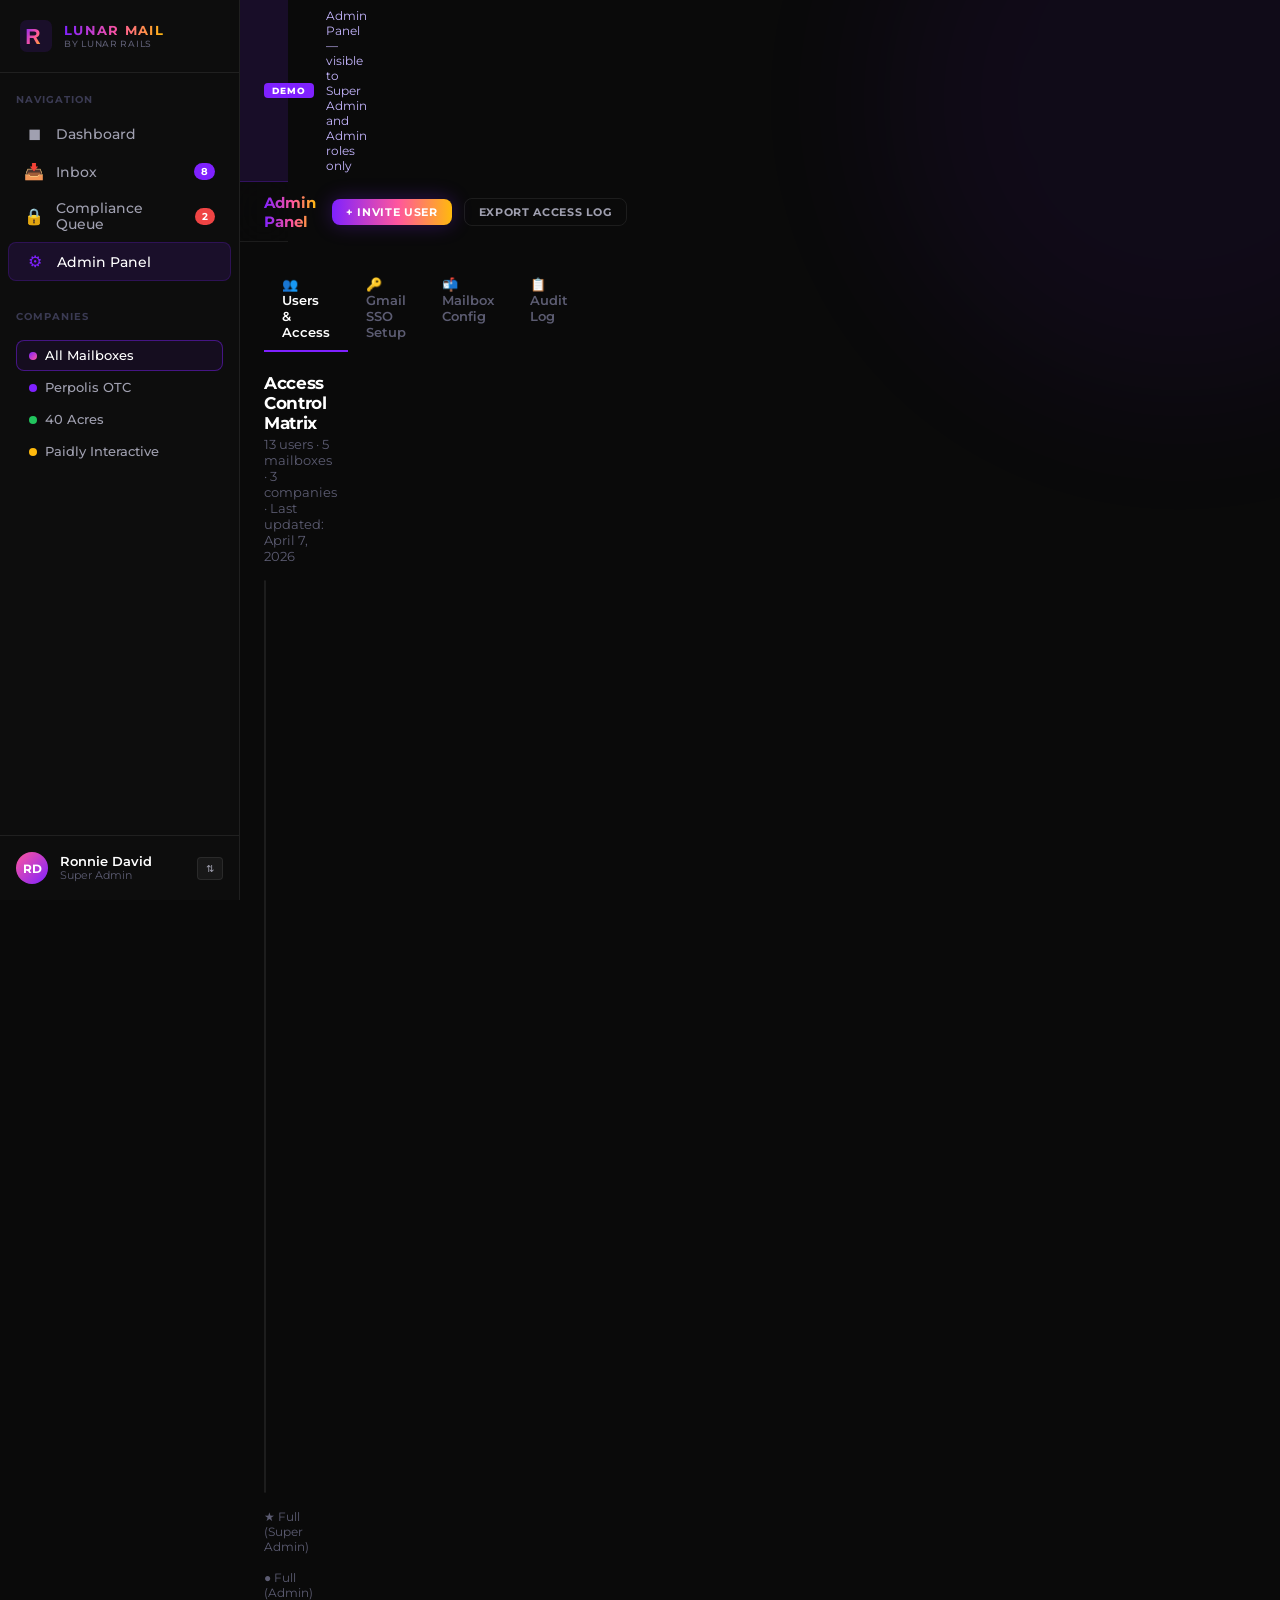
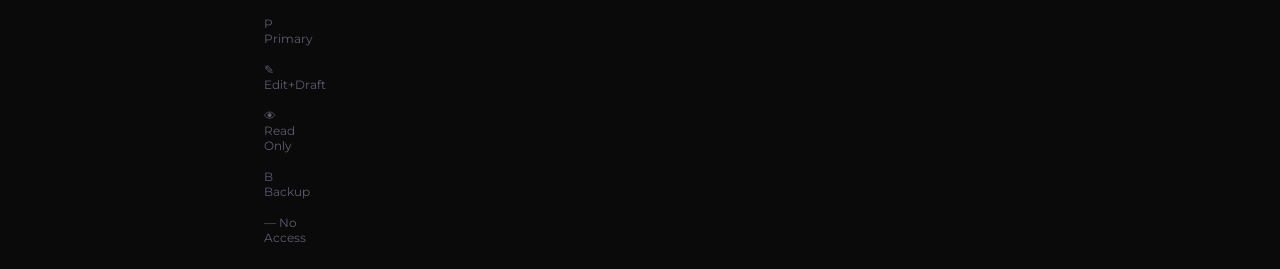
==== admin.html @ b3dd9fa4 "Initial release: Lunar Mail v1.0 — Phase 1 portal Full static portal for EDRA (Email Draft Reply Ass" ====
<!DOCTYPE html>
<html lang="en">
<head>
<meta charset="UTF-8"/>
<meta name="viewport" content="width=device-width, initial-scale=1.0"/>
<title>Lunar Mail — Admin Panel</title>
<link rel="stylesheet" href="css/main.css"/>
<style>
  .admin-tabs { display:flex; border-bottom:1px solid var(--border); margin-bottom:20px; }
  .admin-tab { padding:10px 18px; font-size:13px; font-weight:600; color:var(--text-muted); cursor:pointer; border-bottom:2px solid transparent; transition:all var(--fast) ease; }
  .admin-tab:hover { color:var(--text); }
  .admin-tab.active { color:var(--text); border-bottom-color:var(--purple); }
  .tab-panel { display:none; }
  .tab-panel.active { display:block; }
  .user-row td { vertical-align:middle; }
  .invite-box { background:rgba(127,33,255,0.06); border:1px solid rgba(127,33,255,0.2); border-radius:var(--r-xl); padding:20px 22px; margin-bottom:20px; }
  .sso-step { display:flex; align-items:flex-start; gap:12px; padding:10px 0; border-bottom:1px solid var(--border); }
  .sso-step:last-child { border-bottom:none; }
  .step-num-badge { width:24px; height:24px; border-radius:50%; background:var(--grad); display:flex; align-items:center; justify-content:center; font-size:11px; font-weight:700; color:white; flex-shrink:0; }
</style>
</head>
<body>
<div class="bg-orb orb-purple"></div>
<div class="app-shell">
  <aside class="sidebar">
    <div class="sidebar-logo">
      <div class="logo-mark">
        <svg width="32" height="32" viewBox="0 0 48 48" fill="none">
          <defs><linearGradient id="lg" x1="0%" y1="0%" x2="100%" y2="100%"><stop offset="0%" stop-color="#7F21FF"/><stop offset="55%" stop-color="#FF569D"/><stop offset="100%" stop-color="#FFBA0D"/></linearGradient></defs>
          <rect width="48" height="48" rx="10" fill="rgba(127,33,255,0.12)"/>
          <text x="8" y="36" font-family="Satoshi,Arial,sans-serif" font-weight="900" font-size="32" fill="url(#lg)">R</text>
        </svg>
      </div>
      <div class="logo-wordmark"><div class="logo-product">Lunar Mail</div><div class="logo-by">by Lunar Rails</div></div>
    </div>
    <div class="sidebar-section">Navigation</div>
    <nav>
      <div class="nav-item" data-page="dashboard" onclick="navigate('dashboard')"><span class="nav-icon">◼</span>Dashboard</div>
      <div class="nav-item" data-page="inbox" onclick="navigate('inbox')"><span class="nav-icon">📥</span>Inbox<span class="nav-badge">8</span></div>
      <div class="nav-item" data-page="compliance" onclick="navigate('compliance')"><span class="nav-icon">🔒</span>Compliance Queue<span class="nav-badge red">2</span></div>
      <div class="nav-item active" data-page="admin" onclick="navigate('admin')"><span class="nav-icon">⚙</span>Admin Panel</div>
    </nav>
    <div class="sidebar-section" style="margin-top:8px;">Companies</div>
    <div class="company-filter">
      <button class="company-btn active"><span class="company-dot" style="background:linear-gradient(135deg,#7F21FF,#FF569D);"></span>All Mailboxes</button>
      <button class="company-btn"><span class="company-dot" style="background:#7F21FF;"></span>Perpolis OTC</button>
      <button class="company-btn"><span class="company-dot" style="background:#22C55E;"></span>40 Acres</button>
      <button class="company-btn"><span class="company-dot" style="background:#FFBA0D;"></span>Paidly Interactive</button>
    </div>
    <div class="sidebar-user">
      <div class="user-avatar" id="sidebar-avatar" style="background:linear-gradient(135deg,#FF569D,#7F21FF);">RD</div>
      <div class="user-info"><div class="user-name" id="sidebar-user-name">Ronnie David</div><div class="user-role" id="sidebar-user-role">Super Admin</div></div>
      <button class="role-switcher" onclick="openRoleSwitcher()">⇅</button>
    </div>
  </aside>

  <div class="main-content">
    <div class="demo-banner">
      <span class="demo-badge">Demo</span>
      <span id="demo-user-label">Admin Panel — visible to Super Admin and Admin roles only</span>
    </div>
    <div class="topbar">
      <div class="topbar-title grad-text">Admin Panel</div>
      <div class="topbar-actions">
        <button class="btn btn-primary btn-sm">+ Invite User</button>
        <button class="btn btn-ghost btn-sm">Export Access Log</button>
      </div>
    </div>

    <div class="page-body">

      <!-- Tabs -->
      <div class="admin-tabs">
        <div class="admin-tab active" onclick="showTab('users',this)">👥 Users & Access</div>
        <div class="admin-tab" onclick="showTab('sso',this)">🔑 Gmail SSO Setup</div>
        <div class="admin-tab" onclick="showTab('mailboxes',this)">📬 Mailbox Config</div>
        <div class="admin-tab" onclick="showTab('audit',this)">📋 Audit Log</div>
      </div>

      <!-- USERS TAB -->
      <div class="tab-panel active" id="tab-users">
        <div class="page-header" style="margin-bottom:16px;">
          <div class="page-header-left">
            <h1 style="font-size:17px;">Access Control Matrix</h1>
            <p>13 users · 5 mailboxes · 3 companies · Last updated: April 7, 2026</p>
          </div>
        </div>

        <div style="overflow-x:auto;border-radius:var(--r-xl);border:1px solid var(--border);">
          <table class="access-matrix-table">
            <thead>
              <tr>
                <th style="min-width:190px;">User</th>
                <th style="min-width:130px;">Role</th>
                <th style="text-align:center;min-width:90px;background:rgba(127,33,255,0.08);">clientservice<br>@perpolis.ca</th>
                <th style="text-align:center;min-width:90px;background:rgba(127,33,255,0.08);">compliance<br>@perpolis.ca</th>
                <th style="text-align:center;min-width:90px;background:rgba(34,197,94,0.06);">clientservice<br>@40acres.pro</th>
                <th style="text-align:center;min-width:90px;background:rgba(34,197,94,0.06);">compliance<br>@40acres.pro</th>
                <th style="text-align:center;min-width:100px;background:rgba(255,186,13,0.06);">clientservices<br>@paidlyinteractive</th>
                <th>Actions</th>
              </tr>
            </thead>
            <tbody id="user-table"></tbody>
          </table>
        </div>

        <div style="margin-top:16px;display:flex;gap:16px;flex-wrap:wrap;font-size:12px;color:var(--text-muted);">
          <span>★ Full (Super Admin)</span>
          <span>● Full (Admin)</span>
          <span>P Primary</span>
          <span>✎ Edit+Draft</span>
          <span>👁 Read Only</span>
          <span>B Backup</span>
          <span>— No Access</span>
        </div>
      </div>

      <!-- SSO TAB -->
      <div class="tab-panel" id="tab-sso">
        <div class="invite-box">
          <div style="display:flex;align-items:center;gap:12px;margin-bottom:12px;">
            <div style="font-size:24px;">🔑</div>
            <div>
              <div style="font-size:15px;font-weight:700;margin-bottom:3px;">Gmail SSO — Invite Flow</div>
              <div style="font-size:13px;color:var(--text-sec);">All 13 users authenticate via their @lunarrails.io or authorised Google accounts. No passwords needed.</div>
            </div>
          </div>
        </div>

        <div class="grid-2" style="gap:20px;margin-bottom:20px;">
          <div class="card-flat">
            <div style="font-size:14px;font-weight:700;margin-bottom:14px;">📋 Notion — Google SSO</div>
            <div class="sso-step"><div class="step-num-badge">1</div><div style="font-size:13px;color:var(--text-sec);">Go to Notion workspace → Settings → Identity & Provisioning</div></div>
            <div class="sso-step"><div class="step-num-badge">2</div><div style="font-size:13px;color:var(--text-sec);">Enable Google Workspace login, link lunarrails.io domain</div></div>
            <div class="sso-step"><div class="step-num-badge">3</div><div style="font-size:13px;color:var(--text-sec);">Invite each user by email — they receive an invite link</div></div>
            <div class="sso-step"><div class="step-num-badge">4</div><div style="font-size:13px;color:var(--text-sec);">User clicks → "Continue with Google" → auto-joined with correct role</div></div>
            <div style="margin-top:12px;"><span class="badge badge-approved">✅ Native Google SSO — No extra cost</span></div>
          </div>
          <div class="card-flat">
            <div style="font-size:14px;font-weight:700;margin-bottom:14px;">📧 Front — Google SSO</div>
            <div class="sso-step"><div class="step-num-badge">1</div><div style="font-size:13px;color:var(--text-sec);">Front Settings → Company → Security → Enable SSO → Google</div></div>
            <div class="sso-step"><div class="step-num-badge">2</div><div style="font-size:13px;color:var(--text-sec);">Authorise Front to connect to lunarrails.io Google Workspace</div></div>
            <div class="sso-step"><div class="step-num-badge">3</div><div style="font-size:13px;color:var(--text-sec);">Create Teams: Perpolis, 40 Acres, Paidly (one per company)</div></div>
            <div class="sso-step"><div class="step-num-badge">4</div><div style="font-size:13px;color:var(--text-sec);">Invite users to the correct Team → invite email auto-sent</div></div>
            <div style="margin-top:12px;"><span class="badge badge-approved">✅ Supported on all paid plans</span></div>
          </div>
          <div class="card-flat">
            <div style="font-size:14px;font-weight:700;margin-bottom:14px;">💬 Slack — User Mapping</div>
            <div class="sso-step"><div class="step-num-badge">1</div><div style="font-size:13px;color:var(--text-sec);">Confirm all 13 users are on the Lunar Rails Slack workspace</div></div>
            <div class="sso-step"><div class="step-num-badge">2</div><div style="font-size:13px;color:var(--text-sec);">Retrieve each user's Slack User ID for Make.com @mentions</div></div>
            <div class="sso-step"><div class="step-num-badge">3</div><div style="font-size:13px;color:var(--text-sec);">Create company channels: #perpolis-compliance, #40acres-compliance</div></div>
            <div class="sso-step"><div class="step-num-badge">4</div><div style="font-size:13px;color:var(--text-sec);">Provide Slack channel names to Ron for Make.com setup</div></div>
            <div style="margin-top:12px;"><span class="badge badge-pending">⚠ Channel names TBC from Ron</span></div>
          </div>
          <div class="card-flat">
            <div style="font-size:14px;font-weight:700;margin-bottom:14px;">🌐 Lunar Mail Portal — SSO (Phase 4)</div>
            <div class="sso-step"><div class="step-num-badge">1</div><div style="font-size:13px;color:var(--text-sec);">Portal uses Google OAuth 2.0 restricted to lunarrails.io domain</div></div>
            <div class="sso-step"><div class="step-num-badge">2</div><div style="font-size:13px;color:var(--text-sec);">User visits portal URL → "Sign in with Google" button</div></div>
            <div class="sso-step"><div class="step-num-badge">3</div><div style="font-size:13px;color:var(--text-sec);">Google verifies account → portal loads correct role view automatically</div></div>
            <div class="sso-step"><div class="step-num-badge">4</div><div style="font-size:13px;color:var(--text-sec);">No passwords or manual account creation — fully automatic</div></div>
            <div style="margin-top:12px;"><span class="badge badge-draft">🔧 To implement in Phase 4</span></div>
          </div>
        </div>
      </div>

      <!-- MAILBOXES TAB -->
      <div class="tab-panel" id="tab-mailboxes">
        <div style="display:flex;flex-direction:column;gap:14px;">
          <div class="card-flat" style="border-color:rgba(127,33,255,0.25);">
            <div style="display:flex;align-items:center;gap:14px;margin-bottom:14px;">
              <div style="width:10px;height:10px;border-radius:50%;background:#7F21FF;"></div>
              <div style="font-size:15px;font-weight:700;">clientservice@perpolis.ca</div>
              <span class="badge badge-approved">Live — Phase 1</span>
              <span class="badge badge-perpolis">Perpolis OTC</span>
            </div>
            <div class="grid-2" style="gap:10px;font-size:12.5px;color:var(--text-sec);">
              <div>Make.com Blueprint: <strong style="color:var(--text);">EDRA_Make_Blueprint.json ✓</strong></div>
              <div>Notion DB: <strong style="color:var(--text);">Live & seeded (7 emails)</strong></div>
              <div>Front API: <strong style="color:#fcd34d;">Token needed</strong></div>
              <div>Slack Webhook: <strong style="color:#fcd34d;">Channel name TBC</strong></div>
              <div>Claude API: <strong style="color:#fcd34d;">Key needed</strong></div>
              <div>Shadow Test: <strong style="color:#fcd34d;">Pending</strong></div>
            </div>
          </div>
          <div class="card-flat" style="border-color:rgba(239,68,68,0.2);">
            <div style="display:flex;align-items:center;gap:14px;margin-bottom:10px;">
              <div style="width:10px;height:10px;border-radius:50%;background:#EF4444;"></div>
              <div style="font-size:15px;font-weight:700;">compliance@perpolis.ca</div>
              <span class="badge badge-draft">Phase 2</span>
              <span class="badge badge-perpolis">Perpolis OTC</span>
            </div>
            <div style="font-size:12.5px;color:var(--text-muted);">Reuses Perpolis credentials. Main work: prompt tuning + stricter escalation logic. Est. setup: ~3–4h after Phase 1 live.</div>
          </div>
          <div class="card-flat" style="border-color:rgba(34,197,94,0.15);">
            <div style="display:flex;align-items:center;gap:14px;margin-bottom:10px;">
              <div style="width:10px;height:10px;border-radius:50%;background:#22C55E;"></div>
              <div style="font-size:15px;font-weight:700;">clientservice@40acres.pro</div>
              <span class="badge badge-draft">Phase 3</span>
              <span class="badge badge-acres">40 Acres</span>
            </div>
            <div style="font-size:12.5px;color:var(--text-muted);">New Notion workspace + Make scenario. Needs ~10 sample 40 Acres emails for AI training. Est. setup: ~5–7h.</div>
          </div>
          <div class="card-flat" style="border-color:rgba(34,197,94,0.1);">
            <div style="display:flex;align-items:center;gap:14px;margin-bottom:10px;">
              <div style="width:10px;height:10px;border-radius:50%;background:#10b981;"></div>
              <div style="font-size:15px;font-weight:700;">compliance@40acres.pro</div>
              <span class="badge badge-draft">Phase 3b</span>
              <span class="badge badge-acres">40 Acres</span>
            </div>
            <div style="font-size:12.5px;color:var(--text-muted);">Alongside Phase 3 — stricter escalation, Sofia as primary. No backup contacts defined yet.</div>
          </div>
          <div class="card-flat" style="border-color:rgba(255,186,13,0.15);">
            <div style="display:flex;align-items:center;gap:14px;margin-bottom:10px;">
              <div style="width:10px;height:10px;border-radius:50%;background:#FFBA0D;"></div>
              <div style="font-size:15px;font-weight:700;">clientservices@paidlyinteractive.tech</div>
              <span class="badge badge-archived">Phase 4</span>
              <span class="badge badge-paidly">Paidly Interactive</span>
            </div>
            <div style="font-size:12.5px;color:var(--text-muted);">Access: Ronnie David + Admin tier only. New Notion workspace. Needs sample emails. Est. setup: ~4–6h.</div>
          </div>
        </div>
      </div>

      <!-- AUDIT LOG TAB -->
      <div class="tab-panel" id="tab-audit">
        <div class="card-flat">
          <div class="timeline" id="audit-timeline"></div>
        </div>
      </div>

    </div>
  </div>
</div>

<script src="js/app.js"></script>
<script>
function showTab(tab, btn) {
  document.querySelectorAll('.tab-panel').forEach(p => p.classList.remove('active'));
  document.querySelectorAll('.admin-tab').forEach(b => b.classList.remove('active'));
  document.getElementById('tab-'+tab).classList.add('active');
  btn.classList.add('active');
}

// User table data
const USER_MATRIX = [
  { key:'ron',      ac:['★','★','★','★','★'] },
  { key:'elton',    ac:['●','●','●','●','●'] },
  { key:'chris',    ac:['●','●','●','●','●'] },
  { key:'mark',     ac:['👁','P','—','—','—'] },
  { key:'sofia',    ac:['—','—','👁','P','—'] },
  { key:'jyoti',    ac:['👁','B','—','—','—'] },
  { key:'ashwini',  ac:['👁','B','—','—','—'] },
  { key:'shilpa',   ac:['👁','B','—','—','—'] },
  { key:'sherin',   ac:['👁','B','—','—','—'] },
  { key:'felipe',   ac:['✎','—','✎','—','—'] },
  { key:'lisa',     ac:['✎','—','✎','—','—'] },
  { key:'ekaterina',ac:['✎','—','✎','—','—'] },
  { key:'kevin',    ac:['✎','—','✎','—','—'] },
];

const AC_CLASS = {'★':'ac-full','●':'ac-full','P':'ac-primary','✎':'ac-edit','👁':'ac-read','B':'ac-backup','—':'ac-none'};

const DEPT_HEADERS = { ron:'⭐ Super Admin', elton:'🔑 Admin — Management', mark:'🔒 Manager — Compliance', jyoti:'🔒 Analyst — Compliance Backups', felipe:'⚙️ Analyst — Operations' };

const tbody = document.getElementById('user-table');
let lastDept = '';

USER_MATRIX.forEach(row => {
  const u = USERS[row.key];
  if (!u) return;
  const deptLabel = DEPT_HEADERS[row.key];
  if (deptLabel) {
    tbody.innerHTML += `<tr><td colspan="8" style="padding:8px 16px;font-size:10px;font-weight:700;letter-spacing:0.08em;text-transform:uppercase;color:rgba(255,255,255,0.2);background:rgba(255,255,255,0.02);">${deptLabel}</td></tr>`;
  }
  const roleCls = { 'Super Admin':'role-superadmin', 'Admin':'role-admin', 'Manager':'role-manager', 'Analyst':'role-analyst' }[u.role] || 'role-analyst';
  tbody.innerHTML += `<tr>
    <td>
      <div style="display:flex;align-items:center;gap:10px;">
        <div class="user-avatar" style="width:28px;height:28px;font-size:10px;background:linear-gradient(135deg,${u.color},#7F21FF);">${u.initials}</div>
        <div>
          <div style="font-size:13px;font-weight:600;">${u.name}</div>
          <div style="font-size:10.5px;color:var(--text-muted);font-family:var(--mono);">${u.email}</div>
        </div>
      </div>
    </td>
    <td><span class="role-pill ${roleCls}">${u.role}</span></td>
    ${row.ac.map(a => `<td class="ac"><span class="${AC_CLASS[a]||'ac-none'}">${a}</span></td>`).join('')}
    <td>
      <div style="display:flex;gap:6px;">
        <button class="btn btn-ghost btn-xs">Edit</button>
        <button class="btn btn-ghost btn-xs">Invite</button>
      </div>
    </td>
  </tr>`;
});

// Audit log
const AUDIT = [
  { icon:'✓', text:'<strong>Felipe</strong> approved reply → David Chen (OTC Inquiry) · clientservice@perpolis.ca', time:'Today 9:14 AM', color:'#22C55E' },
  { icon:'🤖', text:'AI generated draft for Sarah Whitmore KYC follow-up — 98% confidence', time:'Today 8:32 AM', color:'#7F21FF' },
  { icon:'🔒', text:'<strong>Compliance flag</strong> — AML Query routed to Mark Antidormi @perpolis-compliance', time:'Yesterday 8:15 AM', color:'#EF4444' },
  { icon:'✎', text:'<strong>Lisa</strong> edited AI draft for North Star LP onboarding', time:'Yesterday 4:12 PM', color:'#22C55E' },
  { icon:'🗃', text:'Spam auto-archived — promo@cryptonews-daily.io (99% confidence)', time:'Today 7:44 AM', color:'#6b7280' },
  { icon:'✓', text:'<strong>Mark</strong> resolved: LP Quarterly Compliance Report', time:'Monday 2:14 PM', color:'#22C55E' },
  { icon:'👤', text:'<strong>Ron</strong> updated access control — added 40 Acres compliance@40acres.pro mailbox', time:'Apr 7, 9:00 AM', color:'#FF569D' },
];

document.getElementById('audit-timeline').innerHTML = AUDIT.map(a => `
  <div class="tl-item">
    <div class="tl-dot" style="border-color:${a.color};background:${a.color}20;">${a.icon}</div>
    <div class="tl-body">
      <div class="tl-text">${a.text}</div>
      <div class="tl-time">${a.time}</div>
    </div>
  </div>
`).join('');
</script>
</body>
</html>
---- css/main.css ----
/* ============================================================
   LUNAR MAIL — Main Stylesheet
   Based on Lunar Rails Design System v1.0
   Owner: Ronnie David · Project: Lunar Mail
   ============================================================ */

@import url('https://api.fontshare.com/v2/css?f[]=satoshi@700,500,400,300&display=swap');
@import url('https://fonts.googleapis.com/css2?family=Montserrat:wght@300;400;500;600;700&family=JetBrains+Mono:wght@400;500&display=swap');

/* ── Design Tokens ─────────────────────────────────────────── */
:root {
  /* Brand */
  --purple:       #7F21FF;
  --dark-purple:  #320065;
  --pink:         #FF569D;
  --yellow:       #FFBA0D;
  --magenta:      #D83CB9;

  /* Backgrounds */
  --bg:           #0A0A0A;
  --bg-surface:   #111111;
  --bg-elevated:  #181818;
  --bg-sidebar:   #0D0D0D;
  --bg-hover:     rgba(127,33,255,0.07);

  /* Text */
  --text:         #FFFFFF;
  --text-sec:     #A0A0B0;
  --text-muted:   #5C5C72;
  --text-dim:     #3A3A52;

  /* Borders */
  --border:       rgba(255,255,255,0.08);
  --border-med:   rgba(255,255,255,0.12);
  --border-strong:rgba(255,255,255,0.18);
  --border-accent:rgba(127,33,255,0.45);

  /* Status */
  --success:      #22C55E;
  --warning:      #FFBA0D;
  --error:        #EF4444;
  --info:         #7F21FF;

  /* Company Colors */
  --c-perpolis:   #7F21FF;
  --c-acres:      #22C55E;
  --c-paidly:     #FFBA0D;
  --c-compliance: #EF4444;

  /* Gradients */
  --grad:         linear-gradient(90deg, #7F21FF 0%, #FF569D 55%, #FFBA0D 100%);
  --grad-r:       linear-gradient(135deg, #7F21FF 0%, #FF569D 55%, #FFBA0D 100%);
  --grad-v:       linear-gradient(180deg, #7F21FF 0%, #FF569D 100%);
  --glow-purple:  0 0 40px rgba(127,33,255,0.4);
  --glow-pink:    0 0 30px rgba(255,86,157,0.3);

  /* Radius */
  --r-sm: 4px;
  --r-md: 8px;
  --r-lg: 12px;
  --r-xl: 16px;
  --r-2xl:24px;
  --r-full:9999px;

  /* Spacing */
  --s1: 4px;  --s2: 8px;  --s3: 12px; --s4: 16px;
  --s5: 20px; --s6: 24px; --s8: 32px; --s10:40px;
  --s12:48px; --s16:64px; --s20:80px;

  /* Typography */
  --font:  'Satoshi', 'Montserrat', sans-serif;
  --mono:  'JetBrains Mono', monospace;

  /* Motion */
  --spring: cubic-bezier(.16,1,.3,1);
  --fast:   150ms;
  --base:   250ms;
  --slow:   400ms;

  /* Layout */
  --sidebar-w:  240px;
  --topbar-h:   60px;
}

/* ── Reset ─────────────────────────────────────────────────── */
*, *::before, *::after { box-sizing: border-box; margin: 0; padding: 0; }
html { font-size: 16px; scroll-behavior: smooth; }
body {
  font-family: var(--font);
  background: var(--bg);
  color: var(--text);
  min-height: 100vh;
  -webkit-font-smoothing: antialiased;
  overflow-x: hidden;
}
a { color: inherit; text-decoration: none; }
button { font-family: var(--font); cursor: pointer; border: none; background: none; }
input, textarea, select { font-family: var(--font); }
img { max-width: 100%; }
ul { list-style: none; }

/* ── Scrollbar ─────────────────────────────────────────────── */
::-webkit-scrollbar { width: 4px; height: 4px; }
::-webkit-scrollbar-track { background: transparent; }
::-webkit-scrollbar-thumb { background: rgba(127,33,255,0.3); border-radius: var(--r-full); }
::-webkit-scrollbar-thumb:hover { background: rgba(127,33,255,0.5); }

/* ── Gradient Text Utility ─────────────────────────────────── */
.grad-text {
  background: var(--grad);
  -webkit-background-clip: text;
  background-clip: text;
  -webkit-text-fill-color: transparent;
}

/* ── App Shell Layout ──────────────────────────────────────── */
.app-shell {
  display: grid;
  grid-template-columns: var(--sidebar-w) 1fr;
  min-height: 100vh;
}

/* ── Sidebar ───────────────────────────────────────────────── */
.sidebar {
  background: var(--bg-sidebar);
  border-right: 1px solid var(--border);
  display: flex;
  flex-direction: column;
  position: fixed;
  top: 0; left: 0;
  width: var(--sidebar-w);
  height: 100vh;
  z-index: 50;
  overflow-y: auto;
}

.sidebar-logo {
  display: flex;
  align-items: center;
  gap: var(--s3);
  padding: var(--s5) var(--s5);
  border-bottom: 1px solid var(--border);
  min-height: var(--topbar-h);
}

.logo-mark {
  width: 32px;
  height: 32px;
  flex-shrink: 0;
}

.logo-wordmark {
  display: flex;
  flex-direction: column;
  line-height: 1;
}

.logo-product {
  font-size: 13px;
  font-weight: 700;
  letter-spacing: 0.1em;
  text-transform: uppercase;
  background: var(--grad);
  -webkit-background-clip: text;
  background-clip: text;
  -webkit-text-fill-color: transparent;
}

.logo-by {
  font-size: 9px;
  font-weight: 500;
  letter-spacing: 0.08em;
  text-transform: uppercase;
  color: var(--text-muted);
  margin-top: 2px;
}

/* Sidebar Sections */
.sidebar-section {
  padding: var(--s5) var(--s4) var(--s2);
  font-size: 10px;
  font-weight: 700;
  letter-spacing: 0.1em;
  text-transform: uppercase;
  color: var(--text-dim);
}

.nav-item {
  display: flex;
  align-items: center;
  gap: var(--s3);
  padding: 9px var(--s4);
  margin: 1px var(--s2);
  border-radius: var(--r-md);
  font-size: 13.5px;
  font-weight: 500;
  color: var(--text-sec);
  cursor: pointer;
  transition: all var(--fast) var(--spring);
  position: relative;
}

.nav-item:hover {
  background: var(--bg-hover);
  color: var(--text);
}

.nav-item.active {
  background: rgba(127,33,255,0.12);
  color: var(--text);
  border: 1px solid rgba(127,33,255,0.2);
}

.nav-item.active .nav-icon { color: var(--purple); }

.nav-icon {
  font-size: 16px;
  width: 20px;
  text-align: center;
  flex-shrink: 0;
}

.nav-badge {
  margin-left: auto;
  background: var(--purple);
  color: white;
  font-size: 10px;
  font-weight: 700;
  padding: 2px 7px;
  border-radius: var(--r-full);
  min-width: 20px;
  text-align: center;
}

.nav-badge.red { background: var(--error); }

/* Company Filter */
.company-filter {
  padding: var(--s2) var(--s4);
}

.company-btn {
  display: flex;
  align-items: center;
  gap: var(--s2);
  width: 100%;
  padding: 7px var(--s3);
  margin: 1px 0;
  border-radius: var(--r-md);
  font-size: 12.5px;
  font-weight: 500;
  color: var(--text-sec);
  cursor: pointer;
  transition: all var(--fast) ease;
  background: none;
  border: 1px solid transparent;
  text-align: left;
}

.company-btn:hover {
  background: var(--bg-hover);
  color: var(--text);
}

.company-btn.active {
  background: rgba(127,33,255,0.08);
  border-color: var(--border-accent);
  color: var(--text);
}

.company-dot {
  width: 8px;
  height: 8px;
  border-radius: 50%;
  flex-shrink: 0;
}

/* Sidebar User */
.sidebar-user {
  margin-top: auto;
  padding: var(--s4);
  border-top: 1px solid var(--border);
  display: flex;
  align-items: center;
  gap: var(--s3);
}

.user-avatar {
  width: 32px;
  height: 32px;
  border-radius: 50%;
  background: var(--grad-r);
  display: flex;
  align-items: center;
  justify-content: center;
  font-size: 12px;
  font-weight: 700;
  color: white;
  flex-shrink: 0;
}

.user-info { flex: 1; min-width: 0; }
.user-name { font-size: 12.5px; font-weight: 600; white-space: nowrap; overflow: hidden; text-overflow: ellipsis; }
.user-role { font-size: 10.5px; color: var(--text-muted); }

.role-switcher {
  background: var(--bg-elevated);
  border: 1px solid var(--border);
  color: var(--text-sec);
  padding: 4px 8px;
  border-radius: var(--r-sm);
  font-size: 10px;
  cursor: pointer;
  transition: border-color var(--fast) ease;
}
.role-switcher:hover { border-color: var(--border-accent); color: var(--text); }

/* ── Top Bar ───────────────────────────────────────────────── */
.topbar {
  height: var(--topbar-h);
  background: rgba(10,10,10,0.9);
  backdrop-filter: blur(20px);
  border-bottom: 1px solid var(--border);
  display: flex;
  align-items: center;
  padding: 0 var(--s6);
  gap: var(--s4);
  position: sticky;
  top: 0;
  z-index: 40;
}

.topbar-title {
  font-size: 15px;
  font-weight: 700;
  flex: 1;
}

.topbar-actions {
  display: flex;
  align-items: center;
  gap: var(--s3);
}

/* ── Main Content ──────────────────────────────────────────── */
.main-content {
  margin-left: var(--sidebar-w);
  min-height: 100vh;
  display: flex;
  flex-direction: column;
}

.page-body {
  padding: var(--s6);
  flex: 1;
}

/* ── Demo Banner ───────────────────────────────────────────── */
.demo-banner {
  background: rgba(127,33,255,0.12);
  border-bottom: 1px solid rgba(127,33,255,0.25);
  padding: 8px var(--s6);
  display: flex;
  align-items: center;
  gap: var(--s3);
  font-size: 12px;
  color: #c4b5fd;
}

.demo-badge {
  background: var(--purple);
  color: white;
  font-size: 9px;
  font-weight: 800;
  letter-spacing: 0.1em;
  text-transform: uppercase;
  padding: 2px 8px;
  border-radius: var(--r-sm);
}

/* ── Buttons ───────────────────────────────────────────────── */
.btn {
  display: inline-flex;
  align-items: center;
  gap: var(--s2);
  padding: 10px var(--s5);
  border-radius: var(--r-md);
  font-family: var(--font);
  font-size: 12px;
  font-weight: 700;
  letter-spacing: 0.06em;
  text-transform: uppercase;
  cursor: pointer;
  border: none;
  transition: all var(--base) var(--spring);
  white-space: nowrap;
}

.btn-primary {
  background: var(--grad);
  color: white;
  box-shadow: 0 0 20px rgba(127,33,255,0.3);
}
.btn-primary:hover {
  box-shadow: var(--glow-purple);
  transform: translateY(-1px);
}

.btn-secondary {
  background: transparent;
  color: var(--text);
  border: 1px solid var(--border-strong);
}
.btn-secondary:hover {
  border-color: var(--border-accent);
  background: var(--bg-hover);
}

.btn-ghost {
  background: transparent;
  color: var(--text-sec);
  border: 1px solid var(--border);
}
.btn-ghost:hover {
  color: var(--text);
  border-color: var(--border-med);
}

.btn-danger {
  background: rgba(239,68,68,0.15);
  color: #fca5a5;
  border: 1px solid rgba(239,68,68,0.3);
}
.btn-danger:hover { background: rgba(239,68,68,0.25); }

.btn-sm { padding: 6px 14px; font-size: 11px; }
.btn-xs { padding: 4px 10px; font-size: 10px; }
.btn-icon { padding: 8px; border-radius: var(--r-md); }

/* ── Cards ─────────────────────────────────────────────────── */
.card {
  background: var(--bg-surface);
  border: 1px solid var(--border);
  border-radius: var(--r-xl);
  padding: var(--s6);
  transition: border-color var(--base) ease, box-shadow var(--base) ease;
}
.card:hover { border-color: var(--border-accent); box-shadow: var(--glow-purple); }

.card-flat {
  background: var(--bg-surface);
  border: 1px solid var(--border);
  border-radius: var(--r-xl);
  padding: var(--s6);
}

/* ── Stat Cards ────────────────────────────────────────────── */
.stat-grid {
  display: grid;
  grid-template-columns: repeat(4, 1fr);
  gap: var(--s4);
  margin-bottom: var(--s6);
}

.stat-card {
  background: var(--bg-surface);
  border: 1px solid var(--border);
  border-radius: var(--r-xl);
  padding: var(--s5) var(--s6);
  transition: all var(--base) var(--spring);
  position: relative;
  overflow: hidden;
}

.stat-card::before {
  content: '';
  position: absolute;
  top: 0; left: 0; right: 0;
  height: 2px;
  background: var(--grad);
  opacity: 0;
  transition: opacity var(--base) ease;
}

.stat-card:hover { border-color: var(--border-accent); box-shadow: var(--glow-purple); }
.stat-card:hover::before { opacity: 1; }

.stat-label {
  font-size: 10.5px;
  font-weight: 700;
  letter-spacing: 0.08em;
  text-transform: uppercase;
  color: var(--text-muted);
  margin-bottom: var(--s2);
}

.stat-num {
  font-size: 36px;
  font-weight: 700;
  background: var(--grad);
  -webkit-background-clip: text;
  background-clip: text;
  -webkit-text-fill-color: transparent;
  line-height: 1;
  margin-bottom: var(--s2);
}

.stat-sub {
  font-size: 11.5px;
  color: var(--text-muted);
}

.stat-icon {
  position: absolute;
  top: var(--s5);
  right: var(--s5);
  font-size: 22px;
  opacity: 0.25;
}

/* ── Badges & Tags ─────────────────────────────────────────── */
.badge {
  display: inline-flex;
  align-items: center;
  gap: 4px;
  padding: 3px 10px;
  border-radius: var(--r-full);
  font-size: 10.5px;
  font-weight: 700;
  letter-spacing: 0.04em;
  text-transform: uppercase;
  white-space: nowrap;
}

/* Category badges */
.badge-prospect    { background: rgba(127,33,255,0.15); color: #c4b5fd; border: 1px solid rgba(127,33,255,0.25); }
.badge-kyc         { background: rgba(59,130,246,0.15); color: #93c5fd; border: 1px solid rgba(59,130,246,0.25); }
.badge-compliance  { background: rgba(239,68,68,0.15); color: #fca5a5; border: 1px solid rgba(239,68,68,0.25); }
.badge-trade       { background: rgba(245,158,11,0.15); color: #fcd34d; border: 1px solid rgba(245,158,11,0.25); }
.badge-onboarding  { background: rgba(20,184,166,0.15); color: #5eead4; border: 1px solid rgba(20,184,166,0.25); }
.badge-spam        { background: rgba(75,85,99,0.2); color: #9ca3af; border: 1px solid rgba(75,85,99,0.3); }
.badge-lp          { background: rgba(236,72,153,0.15); color: #f9a8d4; border: 1px solid rgba(236,72,153,0.25); }
.badge-inquiry     { background: rgba(34,197,94,0.15); color: #86efac; border: 1px solid rgba(34,197,94,0.25); }

/* Priority badges */
.badge-high   { background: rgba(239,68,68,0.15); color: #fca5a5; border: 1px solid rgba(239,68,68,0.25); }
.badge-medium { background: rgba(245,158,11,0.12); color: #fcd34d; border: 1px solid rgba(245,158,11,0.2); }
.badge-low    { background: rgba(34,197,94,0.1); color: #86efac; border: 1px solid rgba(34,197,94,0.2); }

/* Status badges */
.badge-pending   { background: rgba(245,158,11,0.12); color: #fcd34d; border: 1px solid rgba(245,158,11,0.2); }
.badge-draft     { background: rgba(127,33,255,0.12); color: #c4b5fd; border: 1px solid rgba(127,33,255,0.2); }
.badge-approved  { background: rgba(34,197,94,0.1); color: #86efac; border: 1px solid rgba(34,197,94,0.2); }
.badge-escalated { background: rgba(239,68,68,0.15); color: #fca5a5; border: 1px solid rgba(239,68,68,0.3); }
.badge-archived  { background: rgba(75,85,99,0.15); color: #9ca3af; border: 1px solid rgba(75,85,99,0.25); }

/* Company badges */
.badge-perpolis { background: rgba(127,33,255,0.12); color: #c4b5fd; border: 1px solid rgba(127,33,255,0.2); }
.badge-acres    { background: rgba(34,197,94,0.1); color: #86efac; border: 1px solid rgba(34,197,94,0.2); }
.badge-paidly   { background: rgba(255,186,13,0.12); color: #fcd34d; border: 1px solid rgba(255,186,13,0.2); }

/* ── Form Elements ─────────────────────────────────────────── */
.input-wrap { position: relative; }
.input-icon { position: absolute; left: 12px; top: 50%; transform: translateY(-50%); color: var(--text-muted); pointer-events: none; }

.input {
  width: 100%;
  background: var(--bg-elevated);
  border: 1px solid var(--border);
  border-radius: var(--r-md);
  padding: 10px var(--s4);
  font-family: var(--font);
  font-size: 13.5px;
  color: var(--text);
  transition: border-color var(--fast) ease, box-shadow var(--fast) ease;
  outline: none;
}
.input:focus { border-color: var(--purple); box-shadow: 0 0 0 3px rgba(127,33,255,0.15); }
.input::placeholder { color: var(--text-muted); }
.input.has-icon { padding-left: 38px; }

.select {
  width: 100%;
  background: var(--bg-elevated);
  border: 1px solid var(--border);
  border-radius: var(--r-md);
  padding: 9px var(--s4);
  font-family: var(--font);
  font-size: 13px;
  color: var(--text);
  outline: none;
  cursor: pointer;
}
.select:focus { border-color: var(--purple); }

/* ── Email List ────────────────────────────────────────────── */
.email-list { display: flex; flex-direction: column; gap: 2px; }

.email-row {
  display: flex;
  align-items: flex-start;
  gap: var(--s4);
  padding: var(--s4) var(--s5);
  border-radius: var(--r-lg);
  cursor: pointer;
  transition: background var(--fast) ease;
  position: relative;
  border: 1px solid transparent;
}

.email-row:hover {
  background: var(--bg-surface);
  border-color: var(--border);
}

.email-row.unread::before {
  content: '';
  position: absolute;
  left: 10px;
  top: 50%;
  transform: translateY(-50%);
  width: 6px;
  height: 6px;
  border-radius: 50%;
  background: var(--purple);
}

.email-row.unread { padding-left: 26px; }

.email-avatar {
  width: 36px;
  height: 36px;
  border-radius: 50%;
  flex-shrink: 0;
  display: flex;
  align-items: center;
  justify-content: center;
  font-size: 13px;
  font-weight: 700;
  color: white;
  font-family: var(--font);
}

.email-meta { flex: 1; min-width: 0; }
.email-sender { font-size: 13.5px; font-weight: 600; margin-bottom: 3px; }
.email-subject { font-size: 13px; color: var(--text-sec); margin-bottom: 5px; white-space: nowrap; overflow: hidden; text-overflow: ellipsis; }
.email-preview { font-size: 12px; color: var(--text-muted); white-space: nowrap; overflow: hidden; text-overflow: ellipsis; }
.email-tags { display: flex; gap: 5px; flex-wrap: wrap; margin-top: 6px; }

.email-aside {
  display: flex;
  flex-direction: column;
  align-items: flex-end;
  gap: 6px;
  flex-shrink: 0;
  min-width: 70px;
}

.email-time { font-size: 11px; color: var(--text-muted); }

/* ── Inbox Layout ──────────────────────────────────────────── */
.inbox-layout {
  display: grid;
  grid-template-columns: 360px 1fr;
  gap: 0;
  height: calc(100vh - var(--topbar-h));
  overflow: hidden;
}

.inbox-list-panel {
  border-right: 1px solid var(--border);
  overflow-y: auto;
  display: flex;
  flex-direction: column;
}

.inbox-detail-panel {
  overflow-y: auto;
  display: flex;
  flex-direction: column;
}

.inbox-search-bar {
  padding: var(--s4);
  border-bottom: 1px solid var(--border);
  background: var(--bg-sidebar);
  position: sticky;
  top: 0;
  z-index: 10;
}

.inbox-tabs {
  display: flex;
  border-bottom: 1px solid var(--border);
  padding: 0 var(--s4);
  background: var(--bg-sidebar);
  position: sticky;
  top: 0;
  z-index: 10;
}

.inbox-tab {
  padding: 10px var(--s3);
  font-size: 12px;
  font-weight: 600;
  color: var(--text-muted);
  cursor: pointer;
  border-bottom: 2px solid transparent;
  transition: all var(--fast) ease;
  white-space: nowrap;
}

.inbox-tab:hover { color: var(--text); }
.inbox-tab.active { color: var(--text); border-bottom-color: var(--purple); }

/* ── Email Detail ──────────────────────────────────────────── */
.email-detail-header {
  padding: var(--s6);
  border-bottom: 1px solid var(--border);
}

.email-detail-subject {
  font-size: 18px;
  font-weight: 700;
  margin-bottom: var(--s3);
  line-height: 1.3;
}

.email-detail-meta {
  display: flex;
  align-items: center;
  gap: var(--s3);
  font-size: 12.5px;
  color: var(--text-sec);
  flex-wrap: wrap;
}

.email-detail-body {
  padding: var(--s6);
  font-size: 14px;
  line-height: 1.8;
  color: var(--text-sec);
  border-bottom: 1px solid var(--border);
}

/* ── AI Draft Panel ────────────────────────────────────────── */
.ai-panel {
  background: var(--bg-surface);
  border: 1px solid var(--border-accent);
  border-radius: var(--r-xl);
  overflow: hidden;
  margin: var(--s6);
  box-shadow: 0 0 30px rgba(127,33,255,0.1);
}

.ai-panel-header {
  background: rgba(127,33,255,0.08);
  border-bottom: 1px solid var(--border-accent);
  padding: var(--s4) var(--s5);
  display: flex;
  align-items: center;
  gap: var(--s3);
}

.ai-panel-label {
  font-size: 11px;
  font-weight: 700;
  letter-spacing: 0.1em;
  text-transform: uppercase;
  background: var(--grad);
  -webkit-background-clip: text;
  background-clip: text;
  -webkit-text-fill-color: transparent;
}

.ai-confidence {
  margin-left: auto;
  font-size: 11px;
  color: var(--success);
  font-weight: 600;
}

.ai-panel-body {
  padding: var(--s5);
}

.ai-draft-text {
  font-size: 13.5px;
  line-height: 1.75;
  color: var(--text-sec);
  background: var(--bg-elevated);
  border: 1px solid var(--border);
  border-radius: var(--r-md);
  padding: var(--s4);
  min-height: 120px;
}

.ai-panel-actions {
  display: flex;
  gap: var(--s3);
  padding: var(--s4) var(--s5);
  border-top: 1px solid var(--border);
  flex-wrap: wrap;
}

/* ── Comments ──────────────────────────────────────────────── */
.comments-section {
  padding: var(--s5) var(--s6);
  border-top: 1px solid var(--border);
}

.comment-item {
  display: flex;
  gap: var(--s3);
  margin-bottom: var(--s4);
}

.comment-body {
  flex: 1;
  background: var(--bg-elevated);
  border: 1px solid var(--border);
  border-radius: var(--r-md);
  padding: var(--s3) var(--s4);
}

.comment-author { font-size: 12px; font-weight: 600; margin-bottom: 4px; }
.comment-text { font-size: 13px; color: var(--text-sec); line-height: 1.6; }
.comment-time { font-size: 11px; color: var(--text-muted); margin-top: 4px; }

/* ── Compliance Queue ──────────────────────────────────────── */
.escalation-card {
  background: var(--bg-surface);
  border: 1px solid rgba(239,68,68,0.2);
  border-radius: var(--r-xl);
  padding: var(--s5) var(--s6);
  margin-bottom: var(--s4);
  transition: all var(--base) ease;
  position: relative;
  overflow: hidden;
}

.escalation-card::before {
  content: '';
  position: absolute;
  left: 0; top: 0; bottom: 0;
  width: 3px;
  background: var(--error);
}

.escalation-card:hover {
  border-color: rgba(239,68,68,0.4);
  box-shadow: 0 0 20px rgba(239,68,68,0.1);
}

.escalation-timer {
  display: flex;
  align-items: center;
  gap: var(--s2);
  font-size: 12px;
  color: var(--warning);
  font-weight: 600;
}

.escalation-progress {
  height: 4px;
  background: var(--border);
  border-radius: var(--r-full);
  overflow: hidden;
  margin-top: var(--s3);
}

.escalation-fill {
  height: 100%;
  border-radius: var(--r-full);
  transition: width var(--slow) ease;
}

.fill-warning { background: var(--warning); }
.fill-danger  { background: linear-gradient(90deg, var(--warning), var(--error)); }

/* ── Admin Panel ───────────────────────────────────────────── */
.access-matrix-table {
  width: 100%;
  border-collapse: collapse;
  font-size: 13px;
}

.access-matrix-table th {
  padding: 10px var(--s4);
  background: var(--bg-elevated);
  color: var(--text-muted);
  font-size: 10px;
  font-weight: 700;
  text-transform: uppercase;
  letter-spacing: 0.08em;
  border-bottom: 1px solid var(--border);
  text-align: left;
  white-space: nowrap;
}

.access-matrix-table td {
  padding: 12px var(--s4);
  border-bottom: 1px solid var(--border);
  vertical-align: middle;
}

.access-matrix-table tr:hover td { background: rgba(127,33,255,0.03); }
.access-matrix-table tr:last-child td { border-bottom: none; }

/* Role Badges */
.role-pill {
  display: inline-flex;
  align-items: center;
  gap: 5px;
  padding: 3px 10px;
  border-radius: var(--r-full);
  font-size: 10.5px;
  font-weight: 700;
  white-space: nowrap;
}

.role-superadmin { background: rgba(236,72,153,0.15); color: #f9a8d4; border: 1px solid rgba(236,72,153,0.25); }
.role-admin      { background: rgba(168,85,247,0.15); color: #d8b4fe; border: 1px solid rgba(168,85,247,0.25); }
.role-manager    { background: rgba(59,130,246,0.15); color: #93c5fd; border: 1px solid rgba(59,130,246,0.25); }
.role-analyst    { background: rgba(34,197,94,0.12); color: #86efac; border: 1px solid rgba(34,197,94,0.2); }

/* Access cell icons */
.ac { text-align: center; font-size: 14px; }
.ac-full { color: #c4b5fd; }
.ac-edit { color: #86efac; }
.ac-read { color: #fcd34d; }
.ac-backup { color: #fbbf24; }
.ac-primary { color: #f9a8d4; }
.ac-none { color: var(--border-strong); }

/* ── Section Divider ───────────────────────────────────────── */
.section-label {
  display: flex;
  align-items: center;
  gap: var(--s3);
  font-size: 10px;
  font-weight: 700;
  letter-spacing: 0.1em;
  text-transform: uppercase;
  color: var(--purple);
  margin-bottom: var(--s4);
}
.section-label::after { content: ''; flex: 1; height: 1px; background: var(--border); }

/* ── Notifications & Alerts ────────────────────────────────── */
.alert {
  display: flex;
  align-items: flex-start;
  gap: var(--s3);
  padding: var(--s4) var(--s5);
  border-radius: var(--r-lg);
  font-size: 13px;
  line-height: 1.6;
}

.alert-info    { background: rgba(127,33,255,0.1); border: 1px solid rgba(127,33,255,0.2); color: #c4b5fd; }
.alert-warning { background: rgba(245,158,11,0.1); border: 1px solid rgba(245,158,11,0.2); color: #fde68a; }
.alert-success { background: rgba(34,197,94,0.08); border: 1px solid rgba(34,197,94,0.2); color: #86efac; }
.alert-error   { background: rgba(239,68,68,0.1); border: 1px solid rgba(239,68,68,0.2); color: #fca5a5; }

/* ── Timeline ──────────────────────────────────────────────── */
.timeline { display: flex; flex-direction: column; gap: 0; }

.tl-item {
  display: flex;
  gap: var(--s4);
  position: relative;
}

.tl-item::before {
  content: '';
  position: absolute;
  left: 15px; top: 28px;
  width: 2px;
  height: calc(100% + 0px);
  background: var(--border);
}

.tl-item:last-child::before { display: none; }

.tl-dot {
  width: 30px;
  height: 30px;
  border-radius: 50%;
  border: 2px solid var(--purple);
  background: rgba(127,33,255,0.1);
  display: flex;
  align-items: center;
  justify-content: center;
  font-size: 12px;
  flex-shrink: 0;
  z-index: 1;
}

.tl-body { padding-bottom: var(--s5); flex: 1; padding-top: 4px; }
.tl-time { font-size: 11px; color: var(--text-muted); }
.tl-text { font-size: 13px; color: var(--text-sec); line-height: 1.5; margin-top: 2px; }

/* ── Page Header ───────────────────────────────────────────── */
.page-header {
  display: flex;
  align-items: center;
  justify-content: space-between;
  margin-bottom: var(--s6);
  flex-wrap: wrap;
  gap: var(--s4);
}

.page-header-left h1 {
  font-size: 22px;
  font-weight: 700;
  letter-spacing: -0.02em;
}

.page-header-left p {
  font-size: 13px;
  color: var(--text-muted);
  margin-top: 3px;
}

/* ── Misc Utilities ────────────────────────────────────────── */
.flex { display: flex; }
.flex-col { display: flex; flex-direction: column; }
.items-center { align-items: center; }
.justify-between { justify-content: space-between; }
.gap-1 { gap: var(--s1); }
.gap-2 { gap: var(--s2); }
.gap-3 { gap: var(--s3); }
.gap-4 { gap: var(--s4); }
.gap-6 { gap: var(--s6); }
.w-full { width: 100%; }
.flex-1 { flex: 1; }
.flex-wrap { flex-wrap: wrap; }
.text-sm { font-size: 13px; }
.text-xs { font-size: 11px; }
.text-muted { color: var(--text-muted); }
.text-sec { color: var(--text-sec); }
.font-bold { font-weight: 700; }
.font-semibold { font-weight: 600; }
.mt-1 { margin-top: var(--s1); }
.mt-2 { margin-top: var(--s2); }
.mt-3 { margin-top: var(--s3); }
.mt-4 { margin-top: var(--s4); }
.mt-6 { margin-top: var(--s6); }
.mb-2 { margin-bottom: var(--s2); }
.mb-3 { margin-bottom: var(--s3); }
.mb-4 { margin-bottom: var(--s4); }
.mb-6 { margin-bottom: var(--s6); }
.p-4 { padding: var(--s4); }
.p-6 { padding: var(--s6); }
.rounded-lg { border-radius: var(--r-lg); }
.border-b { border-bottom: 1px solid var(--border); }
.truncate { white-space: nowrap; overflow: hidden; text-overflow: ellipsis; }
.grid-2 { display: grid; grid-template-columns: 1fr 1fr; gap: var(--s4); }
.grid-3 { display: grid; grid-template-columns: 1fr 1fr 1fr; gap: var(--s4); }

/* ── Divider ───────────────────────────────────────────────── */
.divider { height: 1px; background: var(--border); margin: var(--s4) 0; }

/* ── Empty State ───────────────────────────────────────────── */
.empty-state {
  display: flex;
  flex-direction: column;
  align-items: center;
  justify-content: center;
  padding: var(--s20) var(--s10);
  text-align: center;
  color: var(--text-muted);
}

.empty-icon { font-size: 40px; margin-bottom: var(--s4); opacity: 0.4; }
.empty-title { font-size: 15px; font-weight: 600; color: var(--text-sec); margin-bottom: var(--s2); }
.empty-desc { font-size: 13px; }

/* ── Tooltip ───────────────────────────────────────────────── */
[data-tip] { position: relative; }
[data-tip]:hover::after {
  content: attr(data-tip);
  position: absolute;
  bottom: calc(100% + 6px);
  left: 50%;
  transform: translateX(-50%);
  background: var(--bg-elevated);
  border: 1px solid var(--border-med);
  border-radius: var(--r-sm);
  padding: 4px 10px;
  font-size: 11px;
  white-space: nowrap;
  color: var(--text);
  pointer-events: none;
  z-index: 100;
}

/* ── Glow Orb Background Decoration ───────────────────────── */
.bg-orb {
  position: fixed;
  border-radius: 50%;
  filter: blur(80px);
  pointer-events: none;
  z-index: 0;
  opacity: 0.06;
}
.orb-purple { width: 600px; height: 600px; background: var(--purple); top: -200px; right: -200px; }
.orb-pink   { width: 400px; height: 400px; background: var(--pink);   bottom: 10%;  left: -150px; }

/* ── Animations ────────────────────────────────────────────── */
@keyframes fadeUp {
  from { opacity: 0; transform: translateY(12px); }
  to   { opacity: 1; transform: translateY(0); }
}

@keyframes pulse-glow {
  0%, 100% { box-shadow: 0 0 15px rgba(239,68,68,0.3); }
  50%       { box-shadow: 0 0 30px rgba(239,68,68,0.6); }
}

.animate-in { animation: fadeUp var(--slow) var(--spring) forwards; }
.delay-1 { animation-delay: 50ms; }
.delay-2 { animation-delay: 100ms; }
.delay-3 { animation-delay: 150ms; }
.delay-4 { animation-delay: 200ms; }

.pulse { animation: pulse-glow 2s ease-in-out infinite; }

/* ── Login Page Specific ───────────────────────────────────── */
.login-page {
  min-height: 100vh;
  display: flex;
  align-items: center;
  justify-content: center;
  background: var(--bg);
  position: relative;
  overflow: hidden;
}

.login-card {
  background: var(--bg-surface);
  border: 1px solid var(--border);
  border-radius: var(--r-2xl);
  padding: var(--s12) var(--s10);
  width: 100%;
  max-width: 420px;
  position: relative;
  z-index: 1;
  box-shadow: 0 0 80px rgba(127,33,255,0.12);
  animation: fadeUp var(--slow) var(--spring);
}

.login-hero-bg {
  position: absolute;
  inset: 0;
  background: radial-gradient(ellipse 60% 50% at 50% 0%, rgba(127,33,255,0.15) 0%, transparent 70%);
  pointer-events: none;
}

.google-btn {
  display: flex;
  align-items: center;
  justify-content: center;
  gap: var(--s3);
  width: 100%;
  padding: 13px;
  background: var(--bg-elevated);
  border: 1px solid var(--border-strong);
  border-radius: var(--r-md);
  font-size: 14px;
  font-weight: 600;
  color: var(--text);
  cursor: pointer;
  transition: all var(--base) var(--spring);
  font-family: var(--font);
  text-decoration: none;
}

.google-btn:hover {
  border-color: var(--border-accent);
  background: var(--bg-hover);
  box-shadow: var(--glow-purple);
  transform: translateY(-1px);
}

.login-divider {
  display: flex;
  align-items: center;
  gap: var(--s4);
  color: var(--text-muted);
  font-size: 12px;
  margin: var(--s5) 0;
}

.login-divider::before,
.login-divider::after {
  content: '';
  flex: 1;
  height: 1px;
  background: var(--border);
}

/* ── Responsive ────────────────────────────────────────────── */
@media (max-width: 768px) {
  .app-shell { grid-template-columns: 1fr; }
  .sidebar { display: none; }
  .main-content { margin-left: 0; }
  .stat-grid { grid-template-columns: 1fr 1fr; }
  .inbox-layout { grid-template-columns: 1fr; }
}
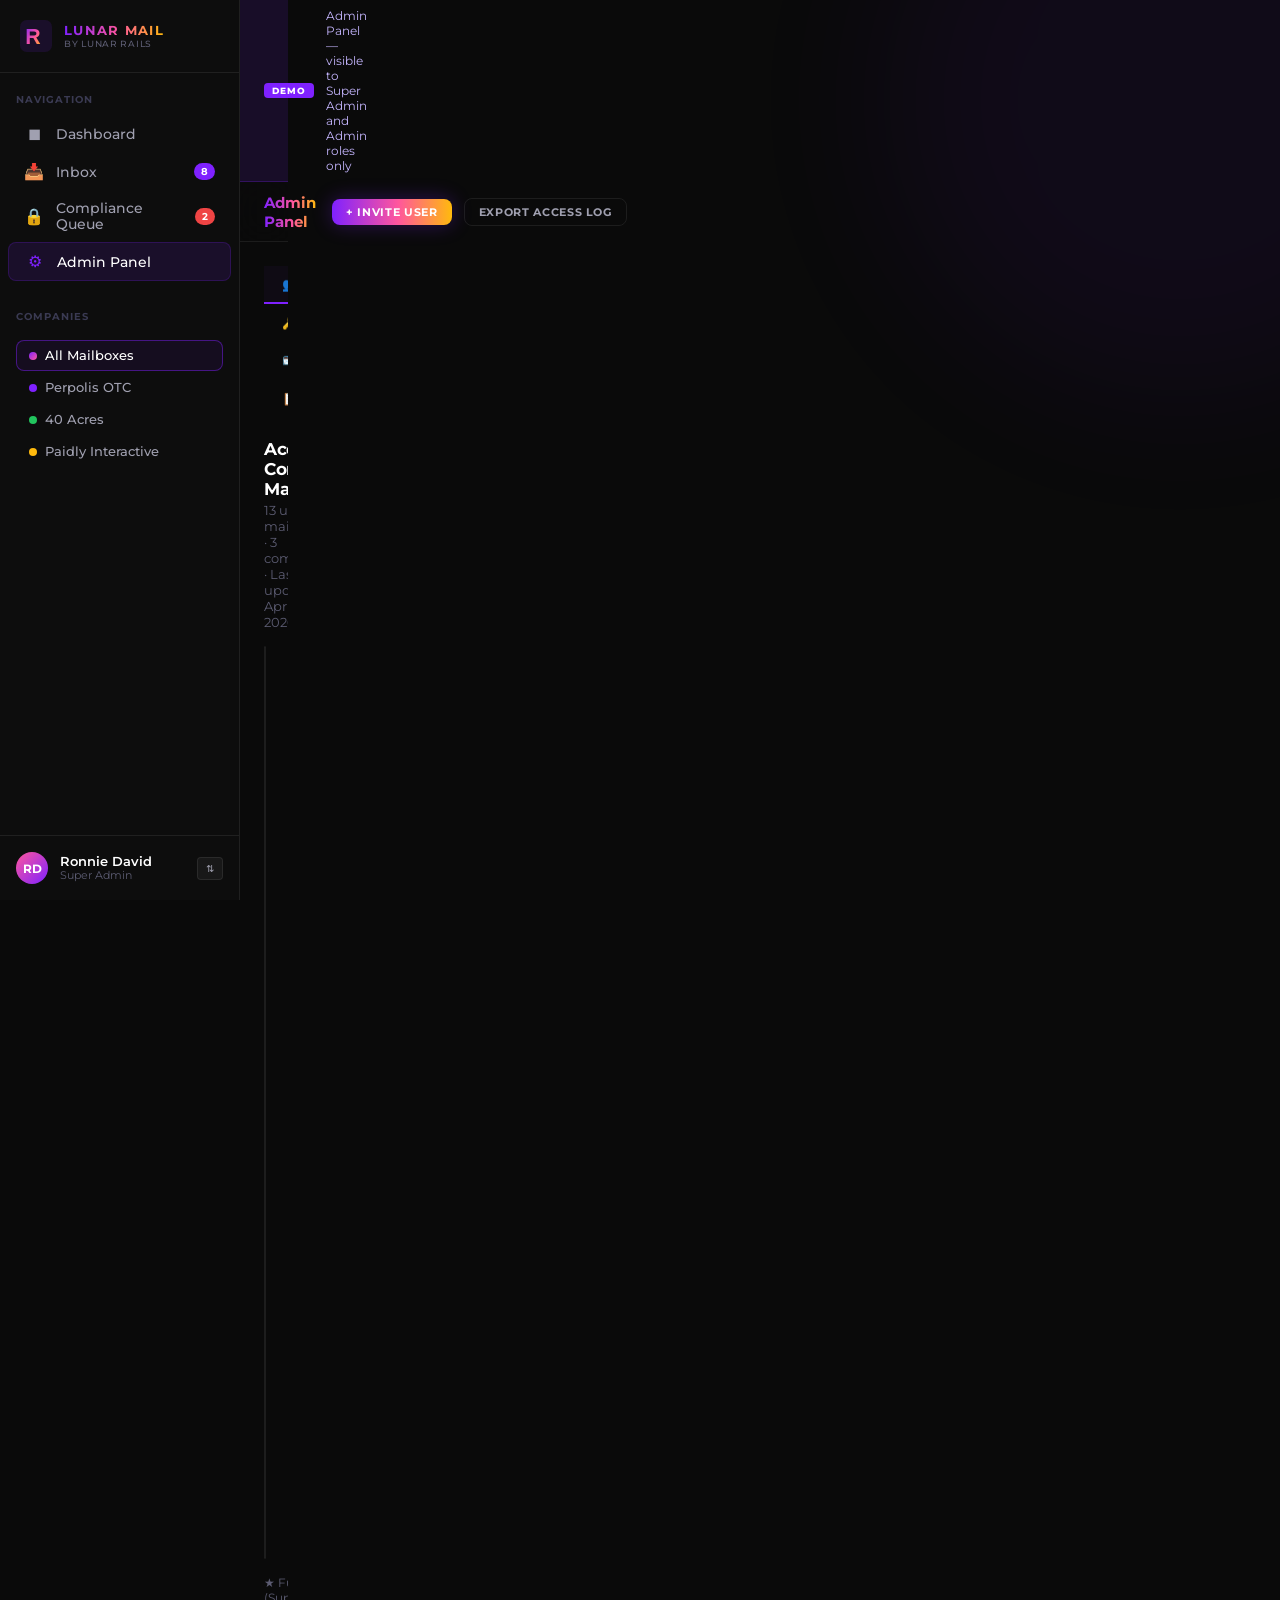
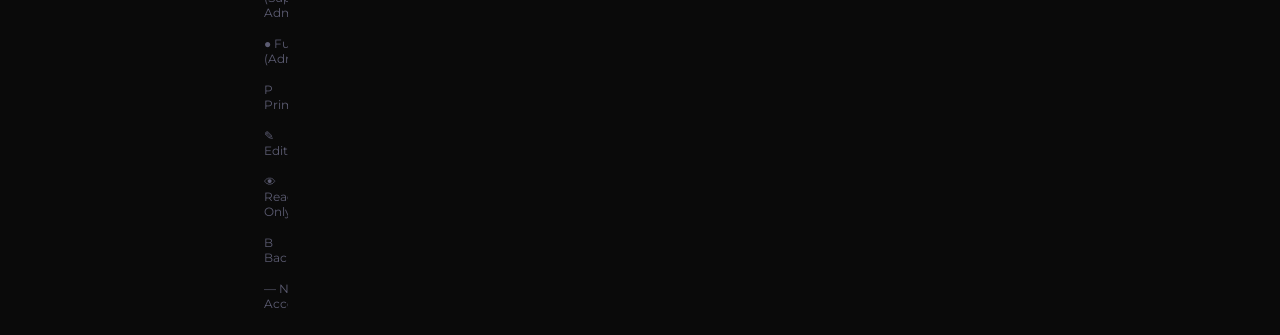
==== commit ef721e57: "Fix all demo portal bugs + add canned response template selector - inbox.html: full rewrite of JS — " ====
--- a/admin.html
+++ b/admin.html
@@ -6,12 +6,13 @@
 <title>Lunar Mail — Admin Panel</title>
 <link rel="stylesheet" href="css/main.css"/>
 <style>
-  .admin-tabs { display:flex; border-bottom:1px solid var(--border); margin-bottom:20px; }
-  .admin-tab { padding:10px 18px; font-size:13px; font-weight:600; color:var(--text-muted); cursor:pointer; border-bottom:2px solid transparent; transition:all var(--fast) ease; }
-  .admin-tab:hover { color:var(--text); }
-  .admin-tab.active { color:var(--text); border-bottom-color:var(--purple); }
-  .tab-panel { display:none; }
-  .tab-panel.active { display:block; }
+  .admin-tabs { display:flex; border-bottom:1px solid var(--border); margin-bottom:20px; flex-wrap:wrap; }
+  .admin-tab { padding:10px 18px; font-size:13px; font-weight:600; color:var(--text-muted); cursor:pointer; border-bottom:2px solid transparent; transition:all 0.15s ease; white-space:nowrap; }
+  .admin-tab:hover { color:var(--text); background:rgba(255,255,255,0.02); }
+  .admin-tab.active { color:var(--text); border-bottom-color:var(--purple); background:rgba(127,33,255,0.04); }
+  .tab-panel { display:none !important; }
+  .tab-panel.active { display:block !important; }
+  .page-body { overflow-y:auto; }
   .user-row td { vertical-align:middle; }
   .invite-box { background:rgba(127,33,255,0.06); border:1px solid rgba(127,33,255,0.2); border-radius:var(--r-xl); padding:20px 22px; margin-bottom:20px; }
   .sso-step { display:flex; align-items:flex-start; gap:12px; padding:10px 0; border-bottom:1px solid var(--border); }
@@ -237,9 +238,21 @@
 function showTab(tab, btn) {
   document.querySelectorAll('.tab-panel').forEach(p => p.classList.remove('active'));
   document.querySelectorAll('.admin-tab').forEach(b => b.classList.remove('active'));
-  document.getElementById('tab-'+tab).classList.add('active');
-  btn.classList.add('active');
+  const panel = document.getElementById('tab-' + tab);
+  if (panel) panel.classList.add('active');
+  if (btn) btn.classList.add('active');
 }
+
+// Role gate — non-admins redirected away from admin page
+(function checkAdminAccess() {
+  const u = getCurrentUser ? getCurrentUser() : null;
+  if (u && u.role !== 'Super Admin' && u.role !== 'Admin') {
+    const banner = document.getElementById('demo-user-label');
+    if (banner) banner.innerHTML = `⚠ Admin Panel — restricted to Admin roles. Viewing as <strong>${u.name} (${u.role})</strong> — read-only.`;
+    // Disable destructive buttons for non-admins
+    document.querySelectorAll('.btn-primary').forEach(b => { b.disabled = true; b.title = 'Admin access required'; b.style.opacity='0.4'; });
+  }
+})()
 
 // User table data
 const USER_MATRIX = [
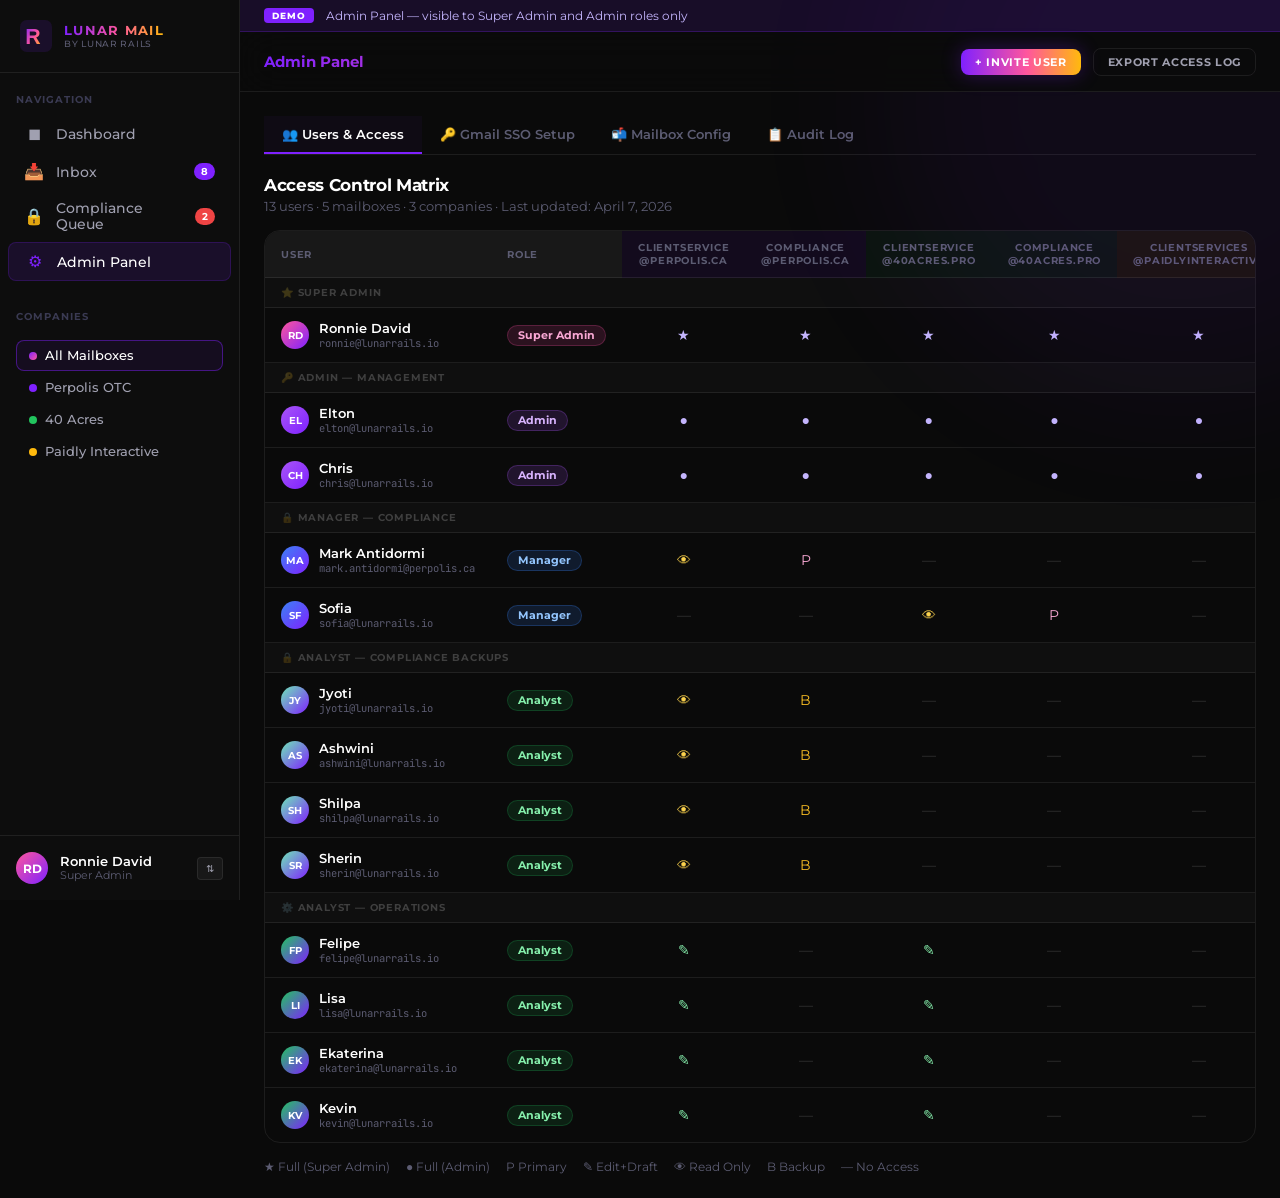
==== commit 0c55c5bd: "chore: bump CSS/JS cache version to v3" ====
--- a/admin.html
+++ b/admin.html
@@ -4,7 +4,7 @@
 <meta charset="UTF-8"/>
 <meta name="viewport" content="width=device-width, initial-scale=1.0"/>
 <title>Lunar Mail — Admin Panel</title>
-<link rel="stylesheet" href="css/main.css"/>
+<link rel="stylesheet" href="css/main.css?v=3"/>
 <style>
   .admin-tabs { display:flex; border-bottom:1px solid var(--border); margin-bottom:20px; flex-wrap:wrap; }
   .admin-tab { padding:10px 18px; font-size:13px; font-weight:600; color:var(--text-muted); cursor:pointer; border-bottom:2px solid transparent; transition:all 0.15s ease; white-space:nowrap; }
@@ -22,6 +22,7 @@
 </head>
 <body>
 <div class="bg-orb orb-purple"></div>
+<div class="sidebar-overlay" id="sidebar-overlay" onclick="toggleMobileSidebar()"></div>
 <div class="app-shell">
   <aside class="sidebar">
     <div class="sidebar-logo">
@@ -61,6 +62,7 @@
       <span id="demo-user-label">Admin Panel — visible to Super Admin and Admin roles only</span>
     </div>
     <div class="topbar">
+      <button class="topbar-hamburger" onclick="toggleMobileSidebar()" aria-label="Menu">☰</button>
       <div class="topbar-title grad-text">Admin Panel</div>
       <div class="topbar-actions">
         <button class="btn btn-primary btn-sm">+ Invite User</button>
@@ -233,7 +235,7 @@
   </div>
 </div>
 
-<script src="js/app.js"></script>
+<script src="js/app.js?v=3"></script>
 <script>
 function showTab(tab, btn) {
   document.querySelectorAll('.tab-panel').forEach(p => p.classList.remove('active'));
--- a/css/main.css
+++ b/css/main.css
@@ -115,8 +115,7 @@
 
 /* ── App Shell Layout ──────────────────────────────────────── */
 .app-shell {
-  display: grid;
-  grid-template-columns: var(--sidebar-w) 1fr;
+  display: block;
   min-height: 100vh;
 }
 
@@ -1096,6 +1095,113 @@
   z-index: 100;
 }
 
+/* ══════════════════════════════════════════════════════════════
+   RESPONSIVE BREAKPOINTS
+   1100px: tighter desktop  |  880px: narrow/tablet  |  640px: mobile
+   ══════════════════════════════════════════════════════════════ */
+
+/* ── Hamburger — hidden by default, shown via media query ──── */
+.topbar-hamburger {
+  display: none;
+  align-items: center; justify-content: center;
+  width: 34px; height: 34px; flex-shrink: 0;
+  border-radius: var(--r-md); border: 1px solid var(--border);
+  background: var(--bg-elevated); color: var(--text-sec);
+  font-size: 15px; cursor: pointer;
+  transition: border-color var(--fast) ease, color var(--fast) ease;
+}
+.topbar-hamburger:hover { border-color: var(--border-accent); color: var(--text); }
+
+/* Sidebar overlay (mobile) */
+.sidebar-overlay {
+  display: none; position: fixed; inset: 0;
+  background: rgba(0,0,0,0.65); z-index: 149;
+  backdrop-filter: blur(3px);
+}
+.sidebar-overlay.active { display: block; }
+
+/* Mobile back button inside detail pane */
+.mobile-back-btn {
+  display: none; align-items: center; gap: 8px;
+  padding: 12px 16px; font-size: 13px; font-weight: 600;
+  color: var(--text-sec); cursor: pointer;
+  border-bottom: 1px solid var(--border);
+  background: var(--bg-surface); position: sticky; top: 0; z-index: 10;
+  transition: color var(--fast) ease;
+}
+.mobile-back-btn:hover { color: var(--text); }
+
+/* ── 1100px: tighter desktop ─────────────────────────────────── */
+@media (max-width: 1100px) {
+  :root { --sidebar-w: 200px; }
+  .stat-grid { grid-template-columns: repeat(2, 1fr); }
+  .grid-3 { grid-template-columns: 1fr 1fr; }
+}
+
+/* ── 880px: narrow / tablet ──────────────────────────────────── */
+@media (max-width: 880px) {
+  :root { --sidebar-w: 62px; }
+
+  /* Sidebar collapses to icon rail */
+  .sidebar { width: 62px; overflow: hidden; transition: width var(--base) var(--spring); }
+  .logo-wordmark,
+  .sidebar-section,
+  .nav-badge,
+  .company-filter,
+  .user-info,
+  .role-switcher { display: none !important; }
+  .sidebar-logo { justify-content: center; padding: 14px 0; }
+  .nav-item { justify-content: center; padding: 10px 0; margin: 2px 8px; }
+  .nav-item .nav-icon { width: auto; font-size: 18px; }
+  .sidebar-user { justify-content: center; padding: 12px 0; }
+
+  .stat-grid { grid-template-columns: repeat(2, 1fr); }
+  .grid-3 { grid-template-columns: 1fr 1fr; }
+
+  /* Topbar: hide search on narrow screens */
+  .topbar-actions .input-wrap { display: none; }
+  .topbar-hamburger { display: flex; }
+}
+
+/* ── 640px: mobile ───────────────────────────────────────────── */
+@media (max-width: 640px) {
+  :root { --sidebar-w: 0px; }
+
+  /* Sidebar: full drawer, slides in from left */
+  .sidebar {
+    width: 240px; transform: translateX(-100%);
+    transition: transform var(--base) var(--spring);
+    z-index: 200; width: 240px;
+    box-shadow: 4px 0 40px rgba(0,0,0,0.7);
+  }
+  /* When open: restore hidden elements */
+  .sidebar.mobile-open { transform: translateX(0); }
+  .sidebar.mobile-open .logo-wordmark,
+  .sidebar.mobile-open .sidebar-section,
+  .sidebar.mobile-open .nav-badge,
+  .sidebar.mobile-open .company-filter,
+  .sidebar.mobile-open .user-info { display: block !important; }
+  .sidebar.mobile-open .role-switcher { display: inline-flex !important; }
+  .sidebar.mobile-open .nav-badge { display: inline-flex !important; }
+  .sidebar.mobile-open .nav-item { justify-content: flex-start; padding: 9px 16px; margin: 1px 8px; }
+  .sidebar.mobile-open .nav-item .nav-icon { font-size: 16px; }
+  .sidebar.mobile-open .sidebar-user { justify-content: flex-start; padding: 16px; }
+  .sidebar.mobile-open .sidebar-logo { justify-content: flex-start; padding: 20px; }
+  .sidebar.mobile-open .logo-wordmark { display: flex !important; flex-direction: column; }
+
+  .main-content { margin-left: 0 !important; }
+  .topbar { padding: 0 12px; gap: 8px; }
+  .topbar-title { font-size: 14px; }
+  .topbar-hamburger { display: flex; }
+  .topbar-actions select { width: 110px; font-size: 12px; }
+  .topbar-actions .input-wrap { display: none; }
+
+  .stat-grid { grid-template-columns: repeat(2, 1fr); gap: 10px; }
+  .grid-2, .grid-3 { grid-template-columns: 1fr; }
+  .demo-banner { font-size: 11px; padding: 6px 12px; }
+  .page-body { padding: 14px; }
+}
+
 /* ── Glow Orb Background Decoration ───────────────────────── */
 .bg-orb {
   position: fixed;
@@ -1200,12 +1306,3 @@
   height: 1px;
   background: var(--border);
 }
-
-/* ── Responsive ────────────────────────────────────────────── */
-@media (max-width: 768px) {
-  .app-shell { grid-template-columns: 1fr; }
-  .sidebar { display: none; }
-  .main-content { margin-left: 0; }
-  .stat-grid { grid-template-columns: 1fr 1fr; }
-  .inbox-layout { grid-template-columns: 1fr; }
-}
